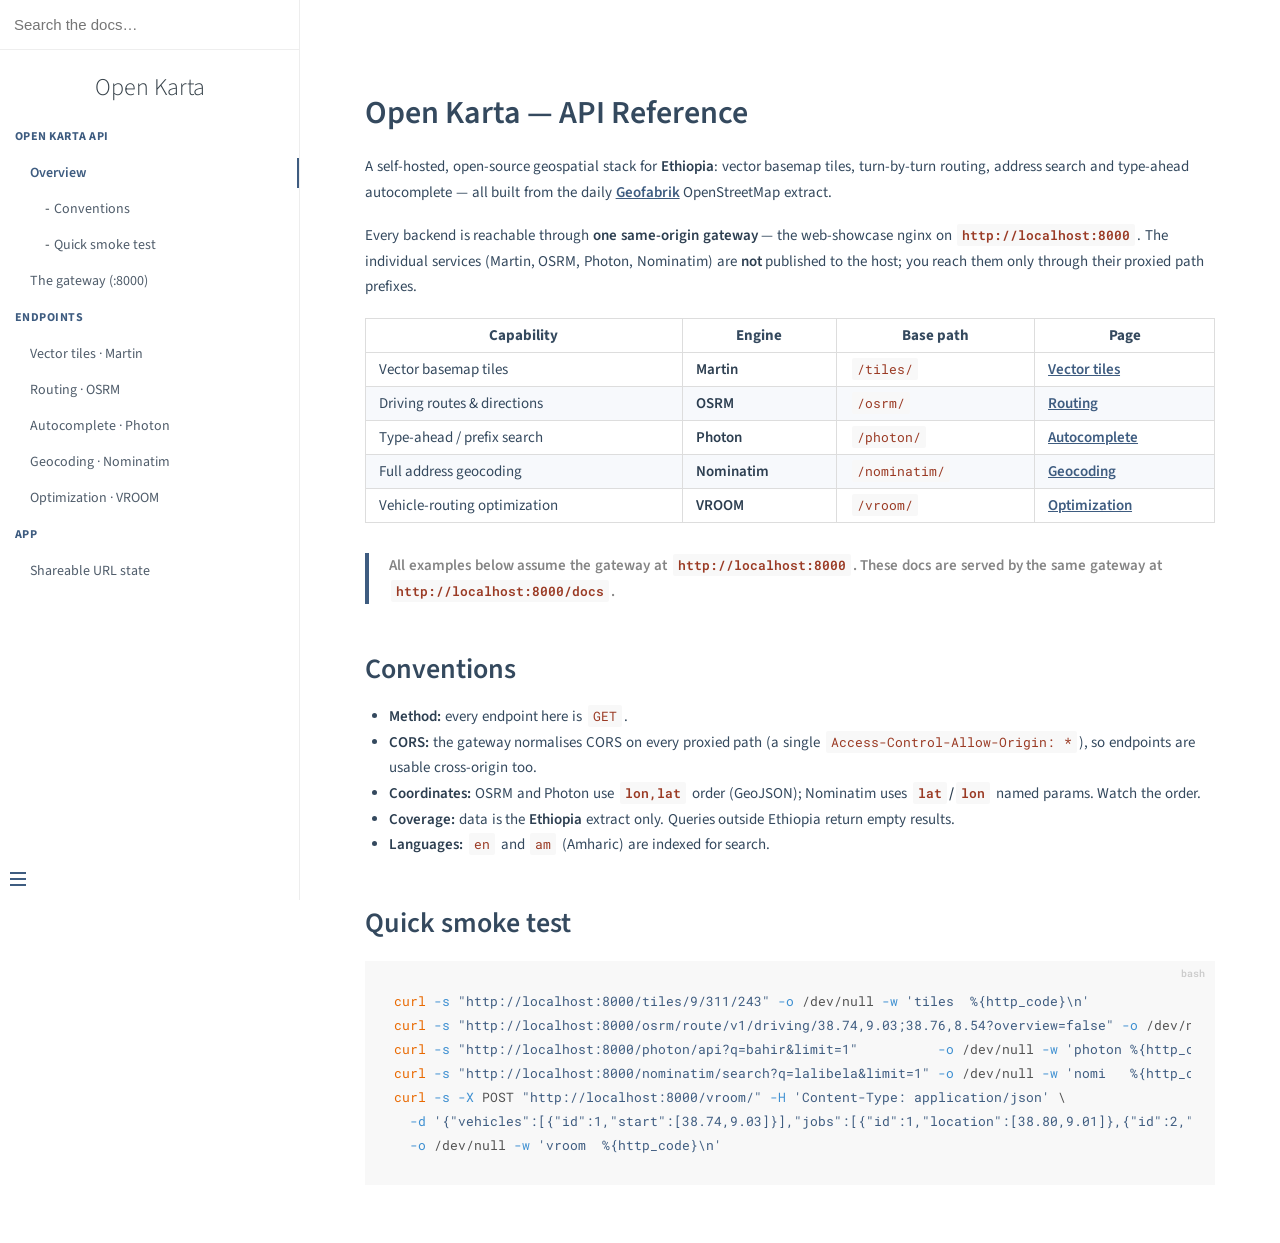
==== docs/index.html @ 4a0ace34 "feat: add self-hosted Ethiopia geospatial stack behind one gateway Open Karta — a Docker Compose sta" ====
<!DOCTYPE html>
<html lang="en">
<head>
  <meta charset="UTF-8" />
  <meta name="viewport" content="width=device-width, initial-scale=1.0" />
  <title>Open Karta — API Reference</title>
  <meta name="description" content="Open Karta — self-hosted Ethiopia geospatial stack. Reference for every reverse-proxied endpoint." />
  <link rel="stylesheet" href="vendor/vue.css" />
  <style>
    :root { --theme-color:#3e5c80; }
    .markdown-section { max-width: 880px; }
    .markdown-section code { color:#9a3a24; }
    .sidebar-nav strong { color:#3e5c80; font-size:12px; letter-spacing:.04em; text-transform:uppercase; }
    .markdown-section table { display:table; width:100%; }
    .markdown-section tr:nth-child(2n) { background:#f7f9fc; }
  </style>
</head>
<body>
  <div id="app">Loading the Open Karta API reference…</div>
  <script>
    window.$docsify = {
      name: 'Open&nbsp;Karta',
      nameLink: '#/',
      loadSidebar: true,
      subMaxLevel: 3,
      auto2top: true,
      homepage: 'README.md',
      themeColor: '#3e5c80',
      search: {
        placeholder: 'Search the docs…',
        noData: 'Nothing found — try another term.',
        depth: 4
      }
    };
  </script>
  <script src="vendor/docsify.min.js"></script>
  <script src="vendor/search.min.js"></script>
  <script src="vendor/prism-bash.min.js"></script>
  <script src="vendor/prism-json.min.js"></script>
</body>
</html>
---- docs/vendor/vue.css ----
@import url("https://fonts.googleapis.com/css?family=Roboto+Mono|Source+Sans+Pro:300,400,600");*{-webkit-font-smoothing:antialiased;-webkit-overflow-scrolling:touch;-webkit-tap-highlight-color:rgba(0,0,0,0);-webkit-text-size-adjust:none;-webkit-touch-callout:none;box-sizing:border-box}body:not(.ready){overflow:hidden}body:not(.ready) .app-nav,body:not(.ready)>nav,body:not(.ready) [data-cloak]{display:none}div#app{font-size:30px;font-weight:lighter;margin:40vh auto;text-align:center}div#app:empty:before{content:"Loading..."}img.emoji{height:1.2em}img.emoji,span.emoji{vertical-align:middle}span.emoji{font-family:Apple Color Emoji,Segoe UI Emoji,Segoe UI Symbol,Noto Color Emoji;font-size:1.2em}.progress{background-color:#42b983;background-color:var(--theme-color,#42b983);height:2px;left:0;position:fixed;right:0;top:0;transition:width .2s,opacity .4s;width:0;z-index:999999}.search .search-keyword,.search a:hover{color:#42b983;color:var(--theme-color,#42b983)}.search .search-keyword{font-style:normal;font-weight:700}body,html{height:100%}body{-moz-osx-font-smoothing:grayscale;-webkit-font-smoothing:antialiased;color:#34495e;font-family:Source Sans Pro,Helvetica Neue,Arial,sans-serif;font-size:15px;letter-spacing:0;margin:0;overflow-x:hidden}img{max-width:100%}a[disabled]{cursor:not-allowed;opacity:.6}kbd{border:1px solid #ccc;border-radius:3px;display:inline-block;font-size:12px!important;line-height:12px;margin-bottom:3px;padding:3px 5px;vertical-align:middle}li input[type=checkbox]{margin:0 .2em .25em 0;vertical-align:middle}.app-nav{margin:25px 60px 0 0;position:absolute;right:0;text-align:right;z-index:10}.app-nav.no-badge{margin-right:25px}.app-nav p{margin:0}.app-nav>a{margin:0 1rem;padding:5px 0}.app-nav li,.app-nav ul{display:inline-block;list-style:none;margin:0}.app-nav a{color:inherit;font-size:16px;text-decoration:none;transition:color .3s}.app-nav a.active,.app-nav a:hover{color:#42b983;color:var(--theme-color,#42b983)}.app-nav a.active{border-bottom:2px solid #42b983;border-bottom:2px solid var(--theme-color,#42b983)}.app-nav li{display:inline-block;margin:0 1rem;padding:5px 0;position:relative;cursor:pointer}.app-nav li ul{background-color:#fff;border:1px solid;border-color:#ddd #ddd #ccc;border-radius:4px;box-sizing:border-box;display:none;max-height:calc(100vh - 61px);overflow-y:auto;padding:10px 0;position:absolute;right:-15px;text-align:left;top:100%;white-space:nowrap}.app-nav li ul li{display:block;font-size:14px;line-height:1rem;margin:8px 14px;white-space:nowrap}.app-nav li ul a{display:block;font-size:inherit;margin:0;padding:0}.app-nav li ul a.active{border-bottom:0}.app-nav li:hover ul{display:block}.github-corner{border-bottom:0;position:fixed;right:0;text-decoration:none;top:0;z-index:1}.github-corner:hover .octo-arm{animation:octocat-wave .56s ease-in-out}.github-corner svg{color:#fff;fill:#42b983;fill:var(--theme-color,#42b983);height:80px;width:80px}main{display:block;position:relative;width:100vw;height:100%;z-index:0}main.hidden{display:none}.anchor{display:inline-block;text-decoration:none;transition:all .3s}.anchor span{color:#34495e}.anchor:hover{text-decoration:underline}.sidebar{border-right:1px solid rgba(0,0,0,.07);overflow-y:auto;padding:40px 0 0;position:absolute;top:0;bottom:0;left:0;transition:transform .25s ease-out;width:300px;z-index:20}.sidebar>h1{margin:0 auto 1rem;font-size:1.5rem;font-weight:300;text-align:center}.sidebar>h1 a{color:inherit;text-decoration:none}.sidebar>h1 .app-nav{display:block;position:static}.sidebar .sidebar-nav{line-height:2em;padding-bottom:40px}.sidebar li.collapse .app-sub-sidebar{display:none}.sidebar ul{margin:0 0 0 15px;padding:0}.sidebar li>p{font-weight:700;margin:0}.sidebar ul,.sidebar ul li{list-style:none}.sidebar ul li a{border-bottom:none;display:block}.sidebar ul li ul{padding-left:20px}.sidebar::-webkit-scrollbar{width:4px}.sidebar::-webkit-scrollbar-thumb{background:transparent;border-radius:4px}.sidebar:hover::-webkit-scrollbar-thumb{background:hsla(0,0%,53.3%,.4)}.sidebar:hover::-webkit-scrollbar-track{background:hsla(0,0%,53.3%,.1)}.sidebar-toggle{background-color:transparent;background-color:hsla(0,0%,100%,.8);border:0;outline:none;padding:10px;position:absolute;bottom:0;left:0;text-align:center;transition:opacity .3s;width:284px;z-index:30;cursor:pointer}.sidebar-toggle:hover .sidebar-toggle-button{opacity:.4}.sidebar-toggle span{background-color:#42b983;background-color:var(--theme-color,#42b983);display:block;margin-bottom:4px;width:16px;height:2px}body.sticky .sidebar,body.sticky .sidebar-toggle{position:fixed}.content{padding-top:60px;position:absolute;top:0;right:0;bottom:0;left:300px;transition:left .25s ease}.markdown-section{margin:0 auto;max-width:80%;padding:30px 15px 40px;position:relative}.markdown-section>*{box-sizing:border-box;font-size:inherit}.markdown-section>:first-child{margin-top:0!important}.markdown-section hr{border:none;border-bottom:1px solid #eee;margin:2em 0}.markdown-section iframe{border:1px solid #eee;width:1px;min-width:100%}.markdown-section table{border-collapse:collapse;border-spacing:0;display:block;margin-bottom:1rem;overflow:auto;width:100%}.markdown-section th{font-weight:700}.markdown-section td,.markdown-section th{border:1px solid #ddd;padding:6px 13px}.markdown-section tr{border-top:1px solid #ccc}.markdown-section p.tip,.markdown-section tr:nth-child(2n){background-color:#f8f8f8}.markdown-section p.tip{border-bottom-right-radius:2px;border-left:4px solid #f66;border-top-right-radius:2px;margin:2em 0;padding:12px 24px 12px 30px;position:relative}.markdown-section p.tip:before{background-color:#f66;border-radius:100%;color:#fff;content:"!";font-family:Dosis,Source Sans Pro,Helvetica Neue,Arial,sans-serif;font-size:14px;font-weight:700;left:-12px;line-height:20px;position:absolute;height:20px;width:20px;text-align:center;top:14px}.markdown-section p.tip code{background-color:#efefef}.markdown-section p.tip em{color:#34495e}.markdown-section p.warn{background:rgba(66,185,131,.1);border-radius:2px;padding:1rem}.markdown-section ul.task-list>li{list-style-type:none}body.close .sidebar{transform:translateX(-300px)}body.close .sidebar-toggle{width:auto}body.close .content{left:0}@media print{.app-nav,.github-corner,.sidebar,.sidebar-toggle{display:none}}@media screen and (max-width:768px){.github-corner,.sidebar,.sidebar-toggle{position:fixed}.app-nav{margin-top:16px}.app-nav li ul{top:30px}main{height:auto;min-height:100vh;overflow-x:hidden}.sidebar{left:-300px;transition:transform .25s ease-out}.content{left:0;max-width:100vw;position:static;padding-top:20px;transition:transform .25s ease}.app-nav,.github-corner{transition:transform .25s ease-out}.sidebar-toggle{background-color:transparent;width:auto;padding:30px 30px 10px 10px}body.close .sidebar{transform:translateX(300px)}body.close .sidebar-toggle{background-color:hsla(0,0%,100%,.8);transition:background-color 1s;width:284px;padding:10px}body.close .content{transform:translateX(300px)}body.close .app-nav,body.close .github-corner{display:none}.github-corner:hover .octo-arm{animation:none}.github-corner .octo-arm{animation:octocat-wave .56s ease-in-out}}@keyframes octocat-wave{0%,to{transform:rotate(0)}20%,60%{transform:rotate(-25deg)}40%,80%{transform:rotate(10deg)}}section.cover{position:relative;align-items:center;background-position:50%;background-repeat:no-repeat;background-size:cover;min-height:100vh;width:100%;display:none}section.cover.show{display:flex}section.cover.has-mask .mask{background-color:#fff;opacity:.8;position:absolute;top:0;bottom:0;width:100%}section.cover .cover-main{flex:1;margin:0 16px;text-align:center;position:relative}section.cover a{color:inherit}section.cover a,section.cover a:hover{text-decoration:none}section.cover p{line-height:1.5rem;margin:1em 0}section.cover h1{color:inherit;font-size:2.5rem;font-weight:300;margin:.625rem 0 2.5rem;position:relative;text-align:center}section.cover h1 a{display:block}section.cover h1 small{bottom:-.4375rem;font-size:1rem;position:absolute}section.cover blockquote{font-size:1.5rem;text-align:center}section.cover ul{line-height:1.8;list-style-type:none;margin:1em auto;max-width:500px;padding:0}section.cover .cover-main>p:last-child a{border-radius:2rem;border:1px solid #42b983;border-color:var(--theme-color,#42b983);box-sizing:border-box;color:#42b983;color:var(--theme-color,#42b983);display:inline-block;font-size:1.05rem;letter-spacing:.1rem;margin:.5rem 1rem;padding:.75em 2rem;text-decoration:none;transition:all .15s ease}section.cover .cover-main>p:last-child a:last-child{background-color:#42b983;background-color:var(--theme-color,#42b983);color:#fff}section.cover .cover-main>p:last-child a:last-child:hover{color:inherit;opacity:.8}section.cover .cover-main>p:last-child a:hover{color:inherit}section.cover blockquote>p>a{border-bottom:2px solid #42b983;border-bottom:2px solid var(--theme-color,#42b983);transition:color .3s}section.cover blockquote>p>a:hover{color:#42b983;color:var(--theme-color,#42b983)}.sidebar,body{background-color:#fff}.sidebar{color:#364149}.sidebar li{margin:6px 0}.sidebar ul li a{color:#505d6b;font-size:14px;font-weight:400;overflow:hidden;text-decoration:none;text-overflow:ellipsis;white-space:nowrap}.sidebar ul li a:hover{text-decoration:underline}.sidebar ul li ul{padding:0}.sidebar ul li.active>a{border-right:2px solid;color:#42b983;color:var(--theme-color,#42b983);font-weight:600}.app-sub-sidebar li:before{content:"-";padding-right:4px;float:left}.markdown-section h1,.markdown-section h2,.markdown-section h3,.markdown-section h4,.markdown-section strong{color:#2c3e50;font-weight:600}.markdown-section a{color:#42b983;color:var(--theme-color,#42b983);font-weight:600}.markdown-section h1{font-size:2rem;margin:0 0 1rem}.markdown-section h2{font-size:1.75rem;margin:45px 0 .8rem}.markdown-section h3{font-size:1.5rem;margin:40px 0 .6rem}.markdown-section h4{font-size:1.25rem}.markdown-section h5{font-size:1rem}.markdown-section h6{color:#777;font-size:1rem}.markdown-section figure,.markdown-section p{margin:1.2em 0}.markdown-section ol,.markdown-section p,.markdown-section ul{line-height:1.6rem;word-spacing:.05rem}.markdown-section ol,.markdown-section ul{padding-left:1.5rem}.markdown-section blockquote{border-left:4px solid #42b983;border-left:4px solid var(--theme-color,#42b983);color:#858585;margin:2em 0;padding-left:20px}.markdown-section blockquote p{font-weight:600;margin-left:0}.markdown-section iframe{margin:1em 0}.markdown-section em{color:#7f8c8d}.markdown-section code,.markdown-section output:after,.markdown-section pre{font-family:Roboto Mono,Monaco,courier,monospace}.markdown-section code,.markdown-section pre{background-color:#f8f8f8}.markdown-section output,.markdown-section pre{margin:1.2em 0;position:relative}.markdown-section output,.markdown-section pre>code{border-radius:2px;display:block}.markdown-section output:after,.markdown-section pre>code{-moz-osx-font-smoothing:initial;-webkit-font-smoothing:initial}.markdown-section code{border-radius:2px;color:#e96900;margin:0 2px;padding:3px 5px;white-space:pre-wrap}.markdown-section>:not(h1):not(h2):not(h3):not(h4):not(h5):not(h6) code{font-size:.8rem}.markdown-section pre{padding:0 1.4rem;line-height:1.5rem;overflow:auto;word-wrap:normal}.markdown-section pre>code{color:#525252;font-size:.8rem;padding:2.2em 5px;line-height:inherit;margin:0 2px;max-width:inherit;overflow:inherit;white-space:inherit}.markdown-section output{padding:1.7rem 1.4rem;border:1px dotted #ccc}.markdown-section output>:first-child{margin-top:0}.markdown-section output>:last-child{margin-bottom:0}.markdown-section code:after,.markdown-section code:before,.markdown-section output:after,.markdown-section output:before{letter-spacing:.05rem}.markdown-section output:after,.markdown-section pre:after{color:#ccc;font-size:.6rem;font-weight:600;height:15px;line-height:15px;padding:5px 10px 0;position:absolute;right:0;text-align:right;top:0;content:attr(data-lang)}.token.cdata,.token.comment,.token.doctype,.token.prolog{color:#8e908c}.token.namespace{opacity:.7}.token.boolean,.token.number{color:#c76b29}.token.punctuation{color:#525252}.token.property{color:#c08b30}.token.tag{color:#2973b7}.token.string{color:#42b983;color:var(--theme-color,#42b983)}.token.selector{color:#6679cc}.token.attr-name{color:#2973b7}.language-css .token.string,.style .token.string,.token.entity,.token.url{color:#22a2c9}.token.attr-value,.token.control,.token.directive,.token.unit{color:#42b983;color:var(--theme-color,#42b983)}.token.function,.token.keyword{color:#e96900}.token.atrule,.token.regex,.token.statement{color:#22a2c9}.token.placeholder,.token.variable{color:#3d8fd1}.token.deleted{text-decoration:line-through}.token.inserted{border-bottom:1px dotted #202746;text-decoration:none}.token.italic{font-style:italic}.token.bold,.token.important{font-weight:700}.token.important{color:#c94922}.token.entity{cursor:help}code .token{-moz-osx-font-smoothing:initial;-webkit-font-smoothing:initial;min-height:1.5rem;position:relative;left:auto}
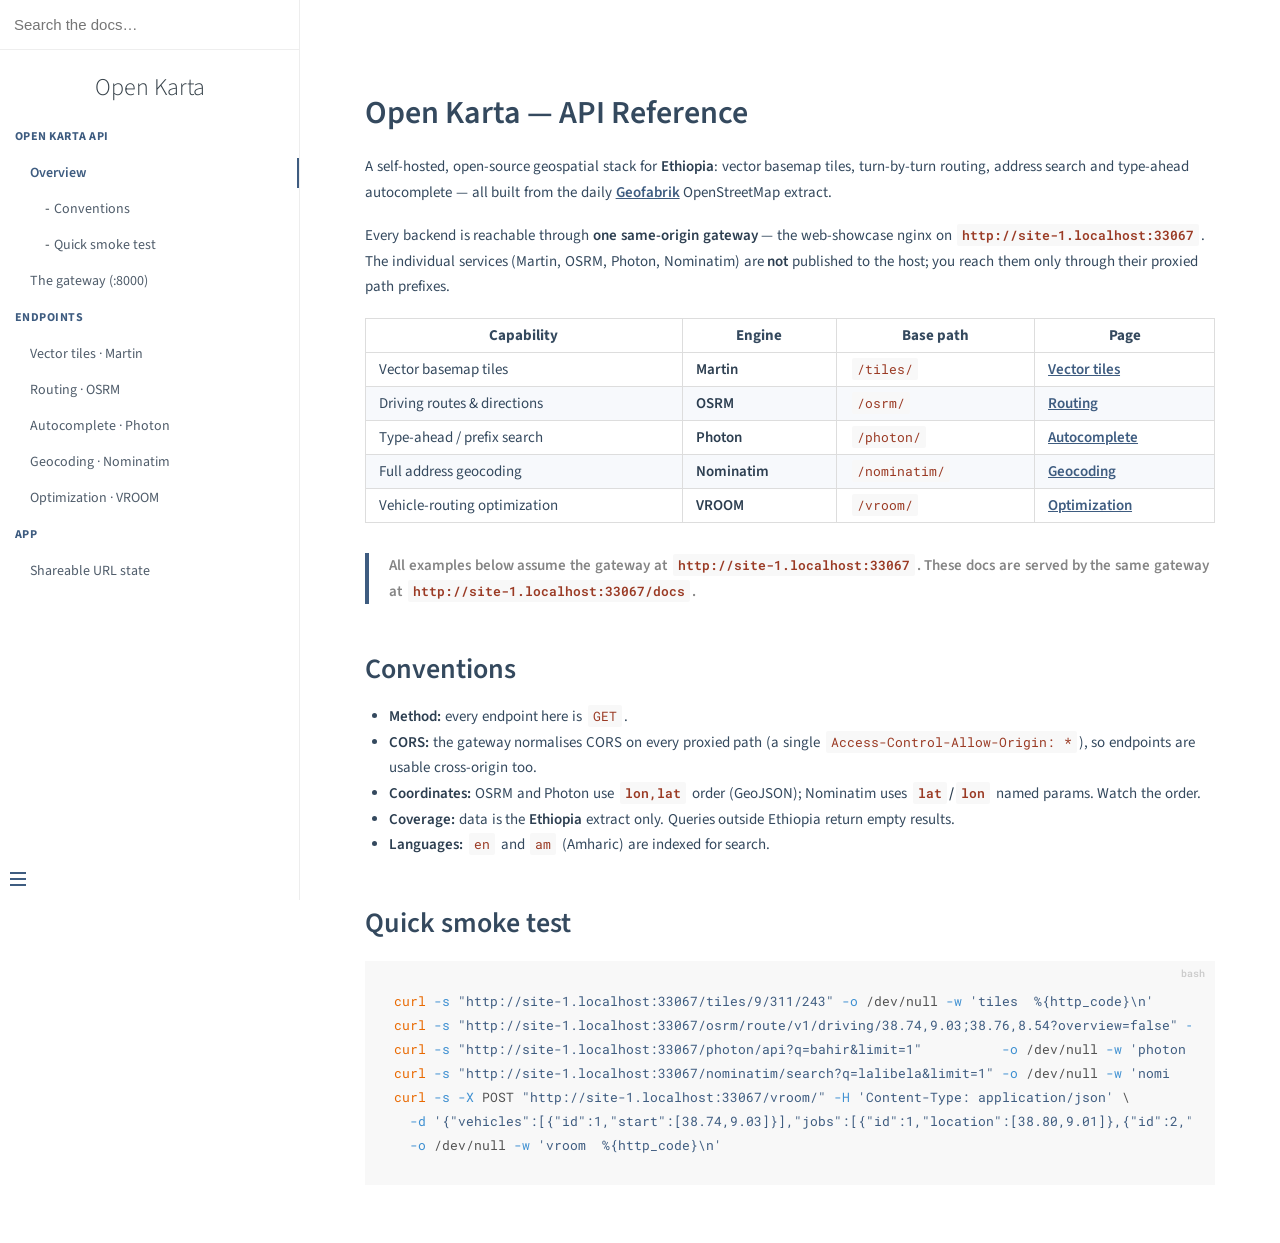
==== commit 8346dbec: "docs: rewrite API examples to the current origin The docsify pages hardcoded http://localhost:8000 i" ====
--- a/docs/index.html
+++ b/docs/index.html
@@ -30,7 +30,19 @@
         placeholder: 'Search the docs…',
         noData: 'Nothing found — try another term.',
         depth: 4
-      }
+      },
+      // The docs are served by the same gateway as the API, so rewrite the
+      // example base URL (localhost:8000) to whatever host you're viewing from.
+      plugins: [
+        function originRewrite(hook) {
+          var ORIGIN = window.location.origin;   // e.g. https://open.karta.et
+          var HOST   = window.location.host;     // e.g. open.karta.et
+          hook.beforeEach(function (md) {
+            return md.split('http://localhost:8000').join(ORIGIN)
+                     .split('localhost:8000').join(HOST);
+          });
+        }
+      ]
     };
   </script>
   <script src="vendor/docsify.min.js"></script>
